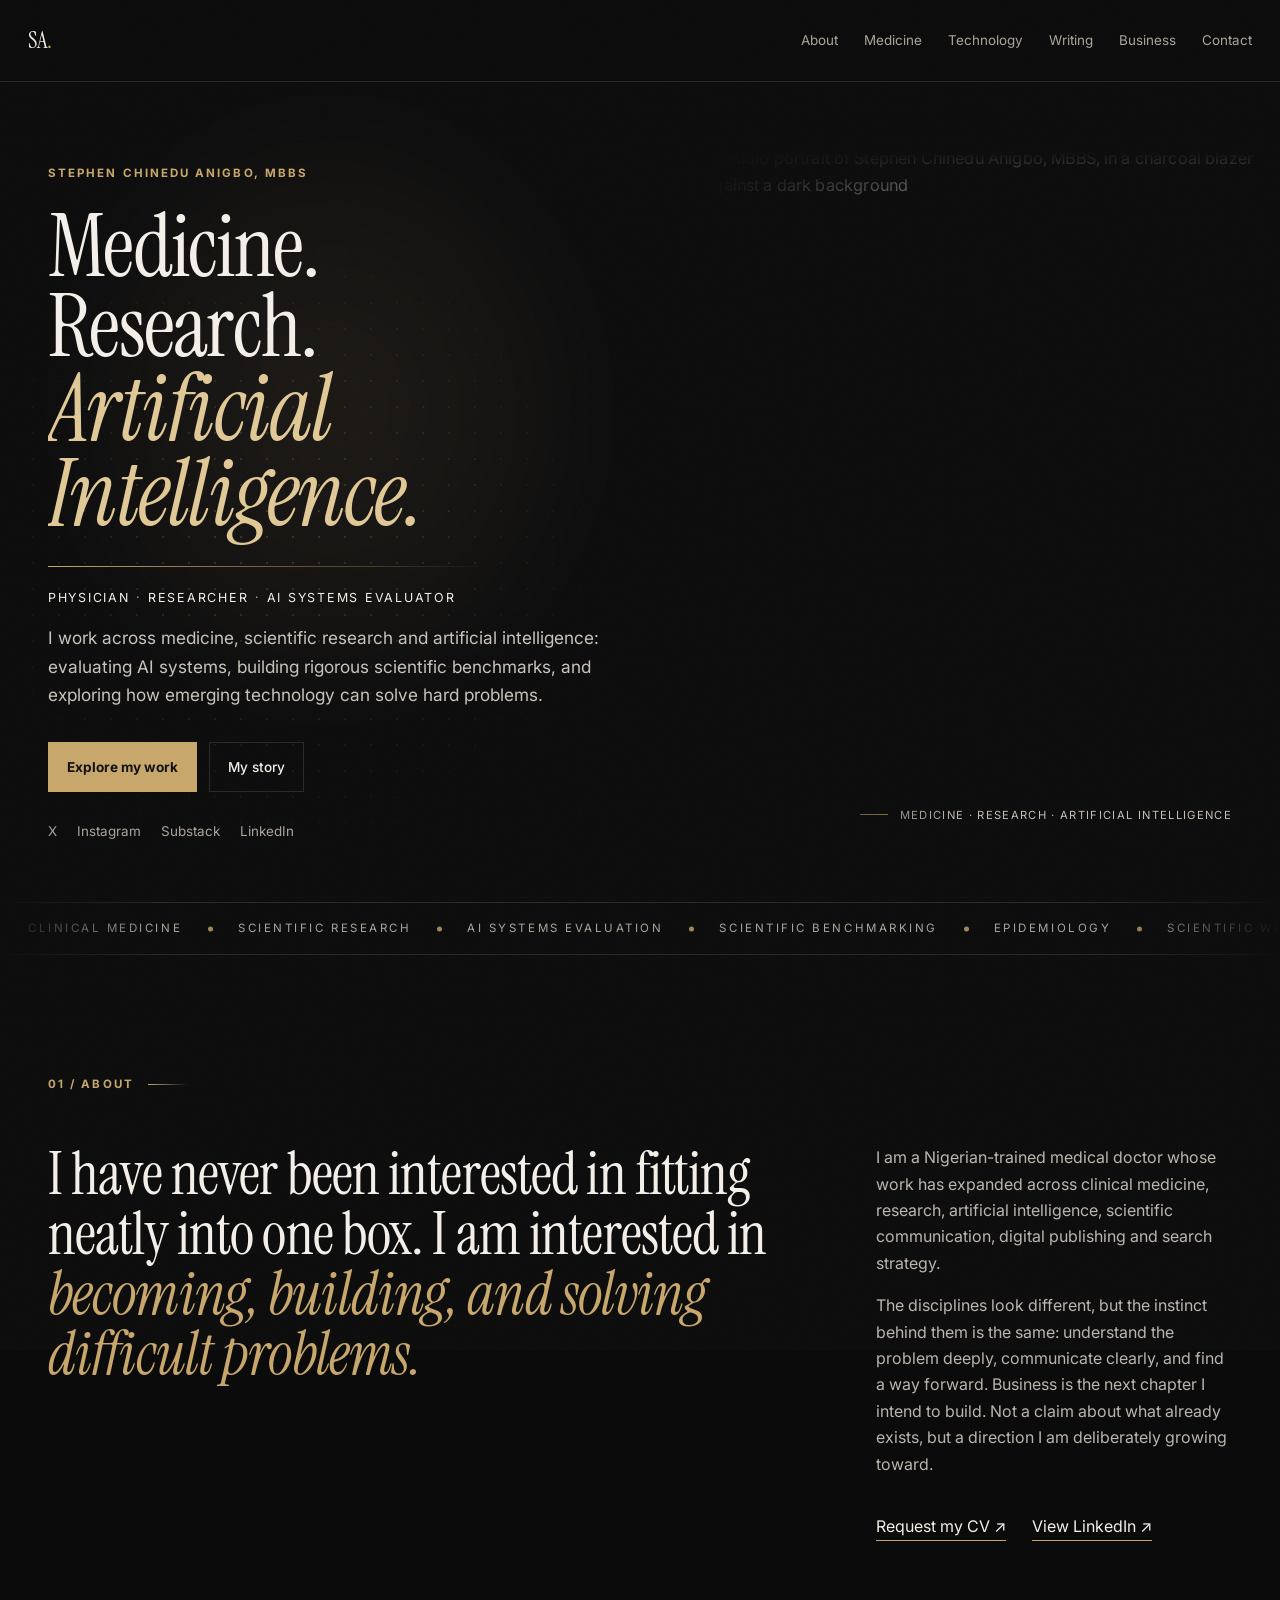
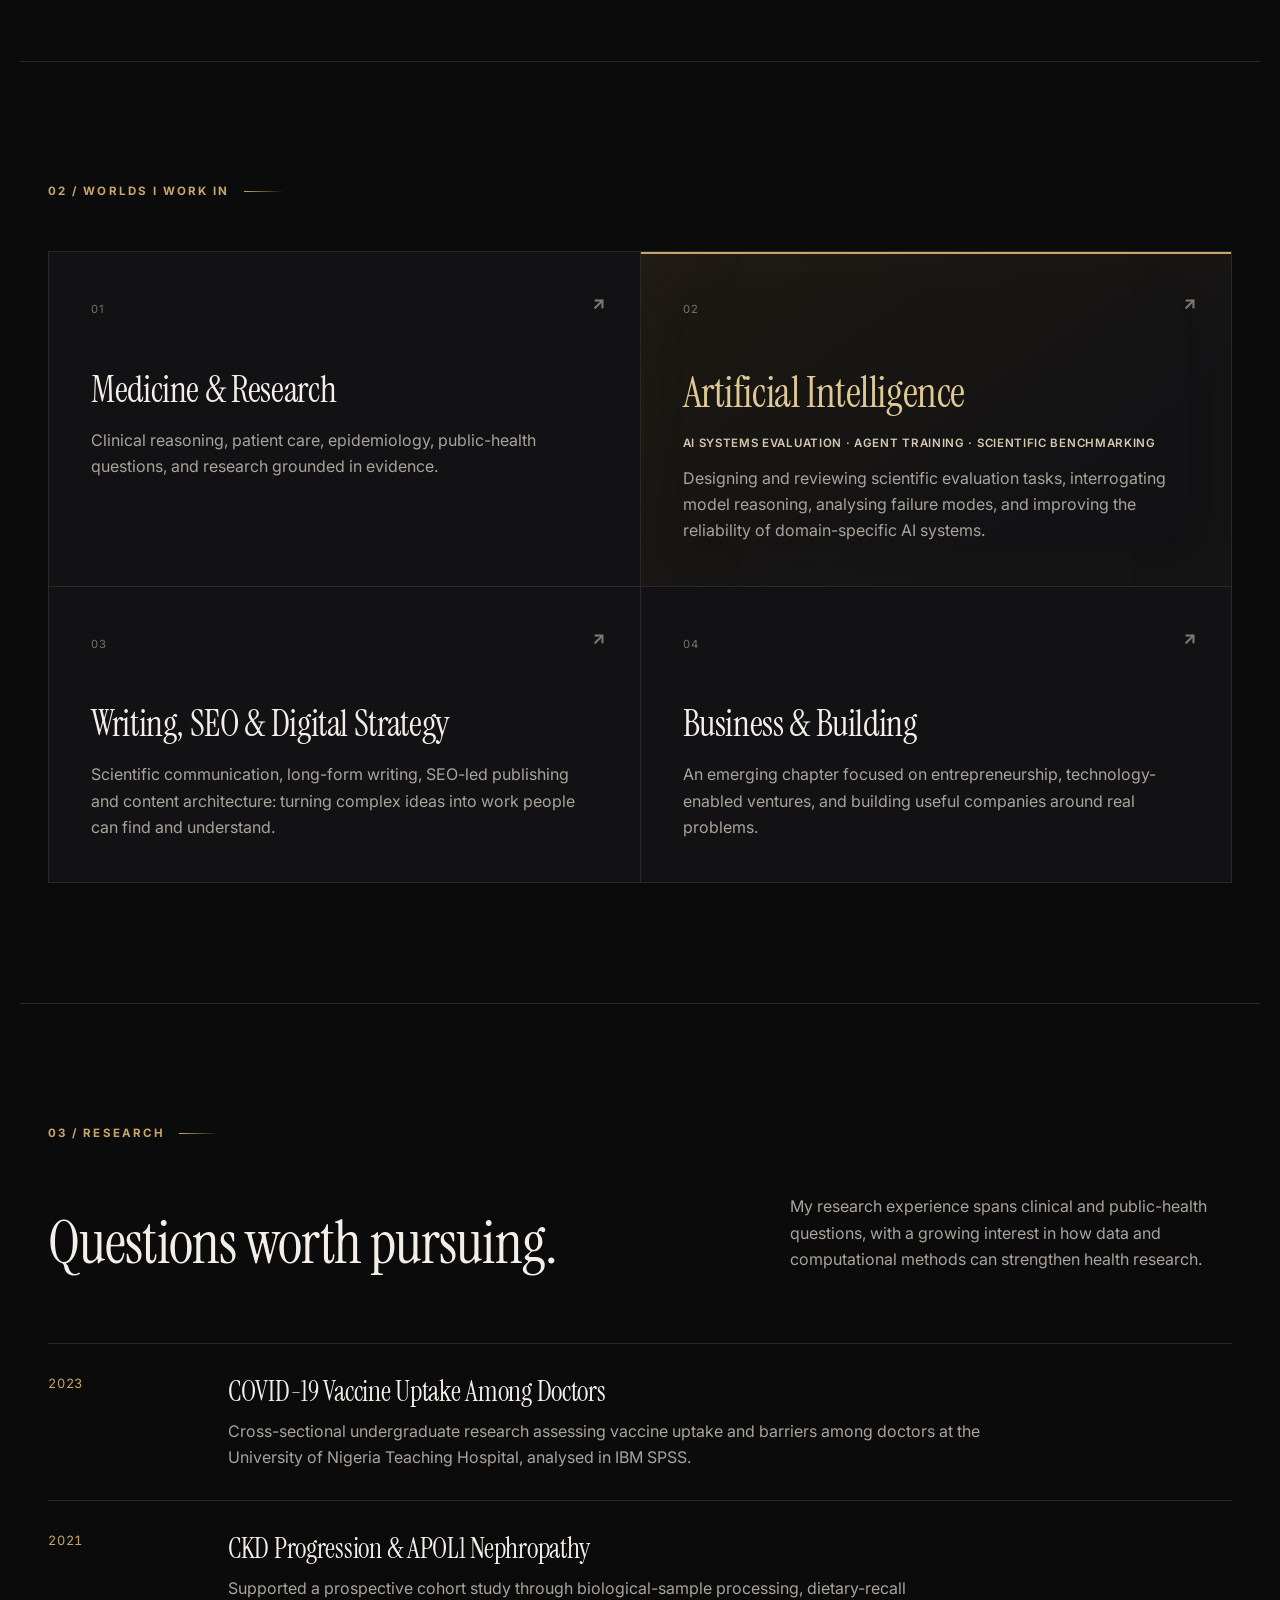
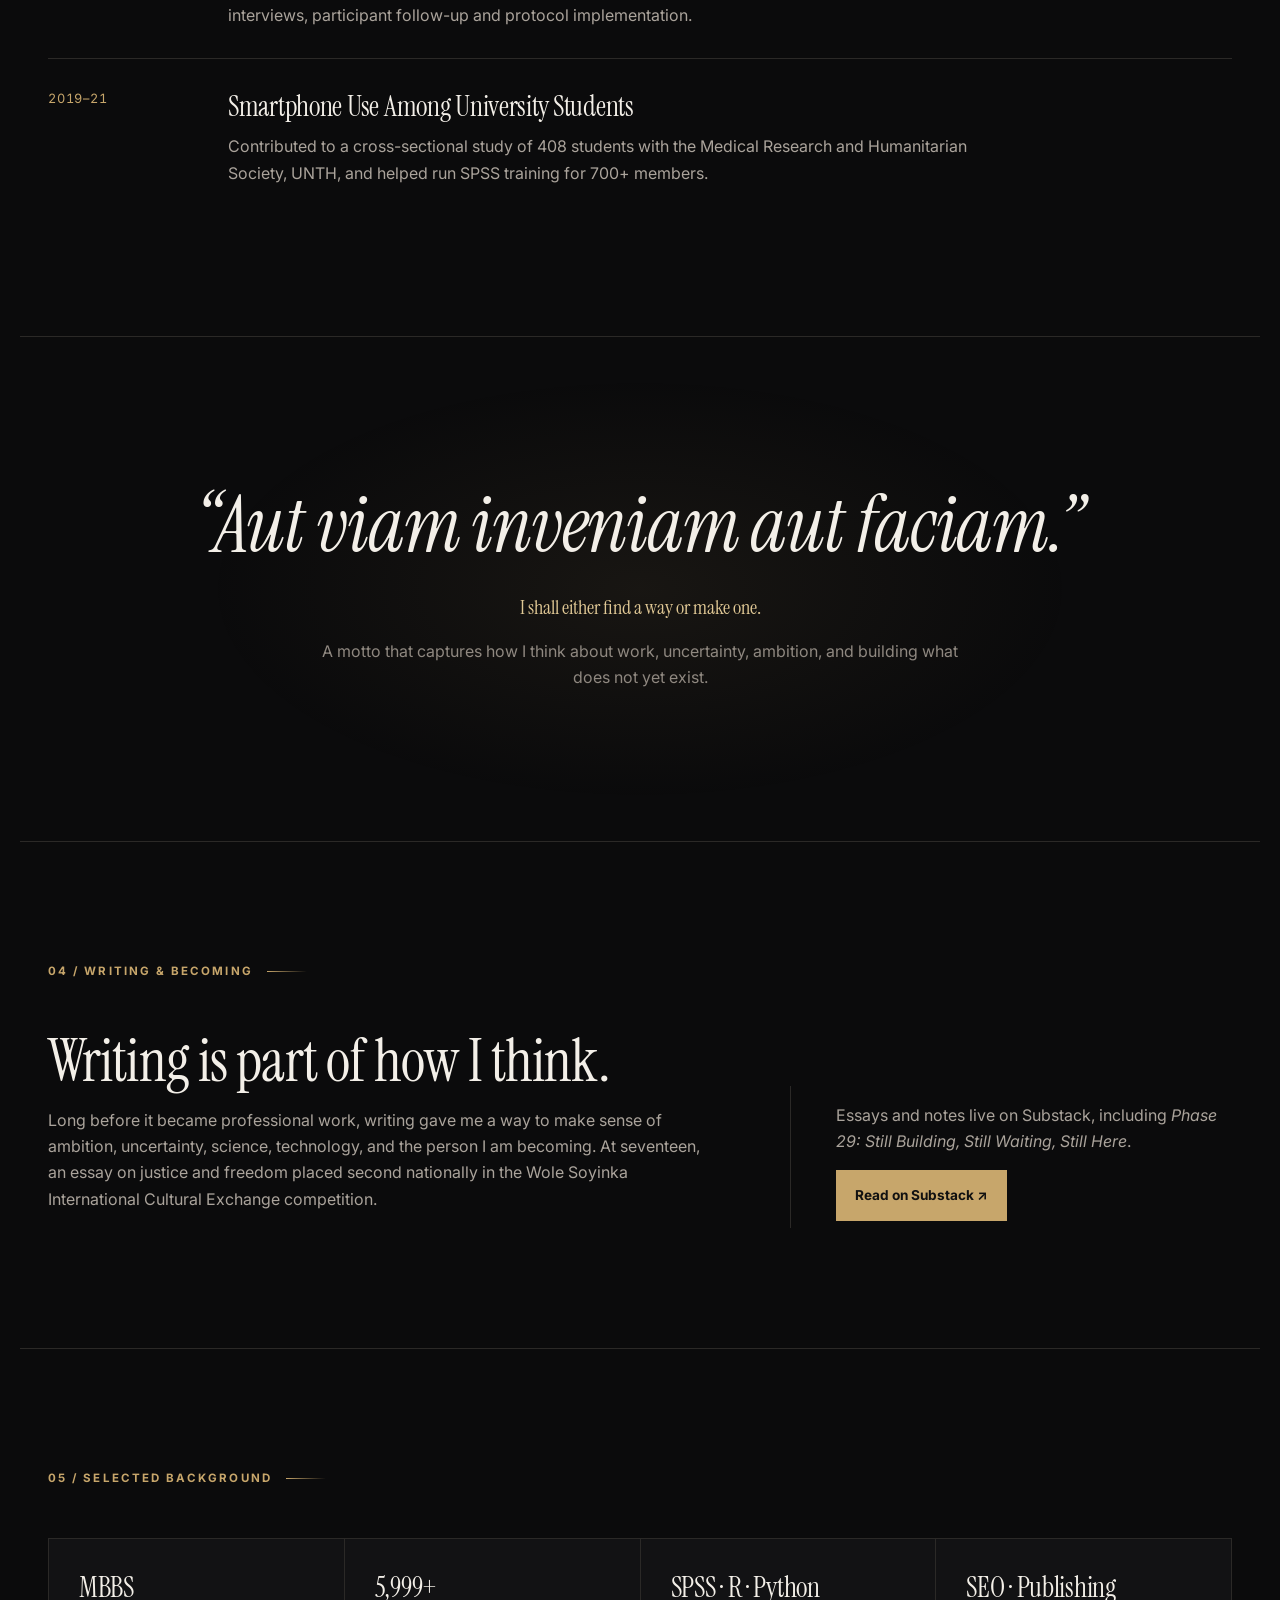
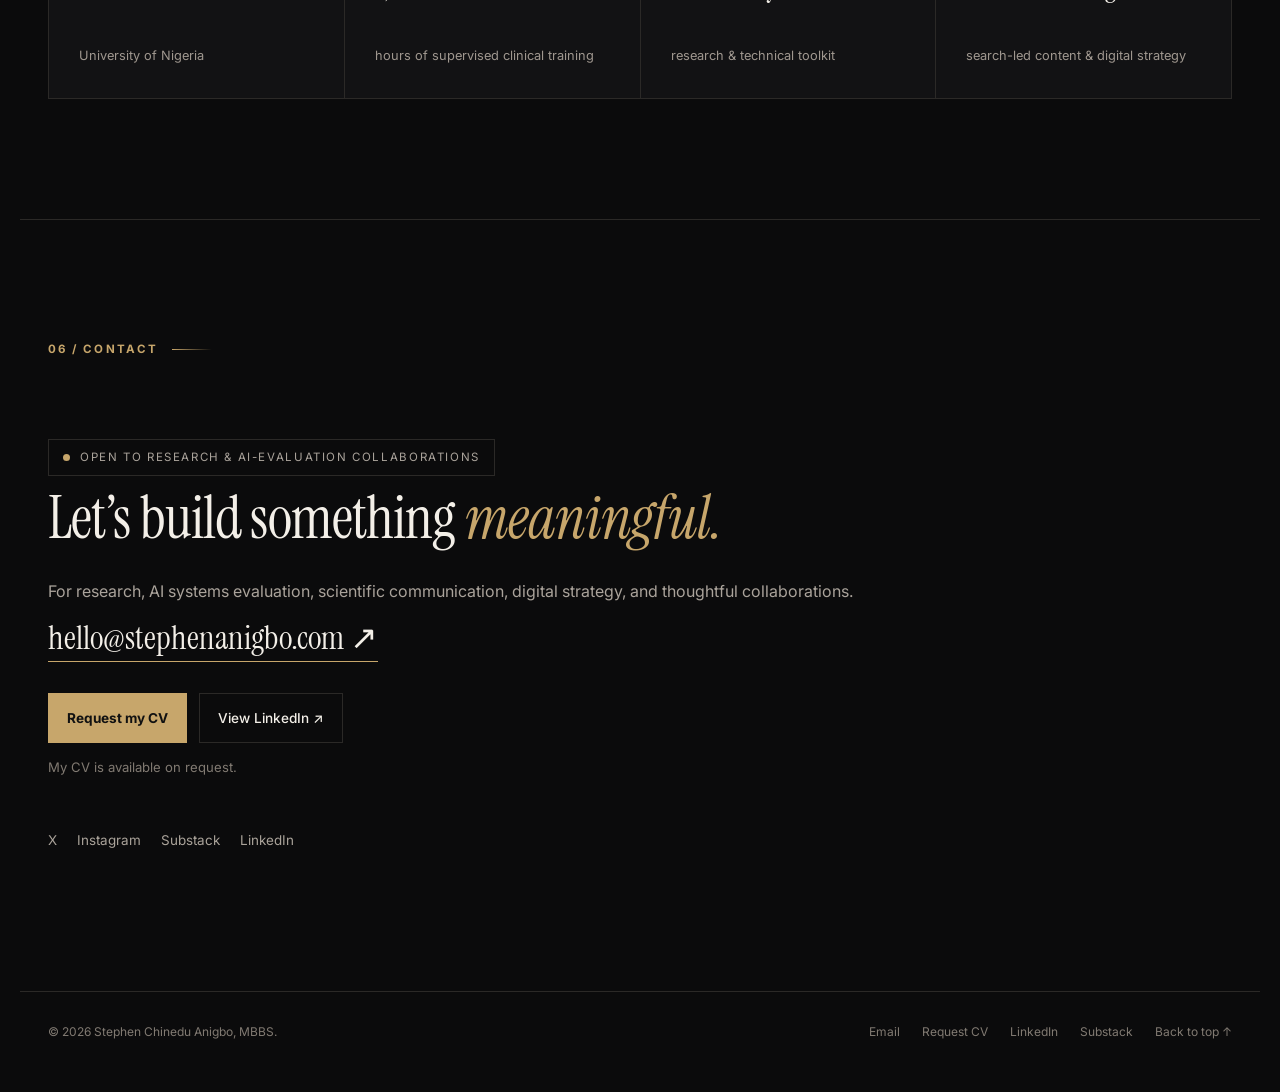
==== index.html @ 340275d8 "Add files via upload Initial launch of stephenanigbo.com" ====
<!doctype html>
<html lang="en">
<head>
<meta charset="utf-8">
<meta name="viewport" content="width=device-width,initial-scale=1">
<title>Stephen Chinedu Anigbo, MBBS | Medicine, Research & Artificial Intelligence</title>
<meta name="description" content="Stephen Chinedu Anigbo, MBBS: physician, researcher and AI systems evaluator working across medicine, scientific research and artificial intelligence.">
<meta name="author" content="Stephen Chinedu Anigbo">
<meta name="theme-color" content="#0b0b0c">
<meta name="robots" content="index,follow,max-image-preview:large,max-snippet:-1,max-video-preview:-1">
<meta name="color-scheme" content="dark">
<link rel="canonical" href="https://stephenanigbo.com/">
<meta property="og:type" content="profile">
<meta property="og:site_name" content="Stephen Chinedu Anigbo">
<meta property="og:title" content="Stephen Chinedu Anigbo, MBBS | Medicine, Research & Artificial Intelligence">
<meta property="og:description" content="Stephen Chinedu Anigbo, MBBS: physician, researcher and AI systems evaluator working across medicine, scientific research and artificial intelligence.">
<meta property="og:url" content="https://stephenanigbo.com/">
<meta property="og:image" content="https://stephenanigbo.com/assets/og-image.jpg">
<meta property="og:image:width" content="1200">
<meta property="og:image:height" content="630">
<meta property="og:image:alt" content="Stephen Chinedu Anigbo: Medicine, Research, Artificial Intelligence">
<meta name="twitter:card" content="summary_large_image">
<meta name="twitter:site" content="@stephenanigbo">
<meta name="twitter:title" content="Stephen Chinedu Anigbo, MBBS | Medicine, Research & Artificial Intelligence">
<meta name="twitter:description" content="Stephen Chinedu Anigbo, MBBS: physician, researcher and AI systems evaluator working across medicine, scientific research and artificial intelligence.">
<meta name="twitter:image" content="https://stephenanigbo.com/assets/og-image.jpg">
<link rel="icon" href="favicon.svg" type="image/svg+xml">
<link rel="icon" href="assets/favicon-32.png" sizes="32x32" type="image/png">
<link rel="apple-touch-icon" href="assets/apple-touch-icon.png">
<link rel="preconnect" href="https://fonts.googleapis.com">
<link rel="preconnect" href="https://fonts.gstatic.com" crossorigin>
<link href="https://fonts.googleapis.com/css2?family=Inter:wght@400;500;600;700&family=Instrument+Serif:ital@0;1&display=swap" rel="stylesheet">
<link rel="alternate" type="text/plain" href="https://stephenanigbo.com/llms.txt" title="Machine-readable summary (llms.txt)">
<link rel="alternate" type="text/markdown" href="https://stephenanigbo.com/llms-full.txt" title="Full site content for language models">
<link rel="manifest" href="site.webmanifest">
<link rel="stylesheet" href="styles.css">
<script>document.documentElement.classList.add('js')</script>
<link rel="preload" as="image" href="assets/stephen-anigbo-portrait.webp" type="image/webp">
<script type="application/ld+json">{"@context": "https://schema.org", "@graph": [{"@type": "WebSite", "@id": "https://stephenanigbo.com/#website", "url": "https://stephenanigbo.com/", "name": "Stephen Chinedu Anigbo", "description": "Personal website of Stephen Chinedu Anigbo, MBBS: physician, researcher and AI systems evaluator.", "inLanguage": "en", "publisher": {"@id": "https://stephenanigbo.com/#person"}}, {"@type": "Person", "@id": "https://stephenanigbo.com/#person", "name": "Stephen Chinedu Anigbo", "givenName": "Stephen", "additionalName": "Chinedu", "familyName": "Anigbo", "honorificSuffix": "MBBS", "url": "https://stephenanigbo.com/", "image": {"@type": "ImageObject", "url": "https://stephenanigbo.com/assets/stephen-anigbo-portrait.jpg", "width": 1060, "height": 1240}, "email": "mailto:hello@stephenanigbo.com", "description": "Nigerian-trained medical doctor, researcher and AI systems evaluator working across clinical medicine, scientific research, artificial intelligence, scientific communication, SEO and digital strategy.", "jobTitle": ["Medical Doctor", "Researcher", "AI Systems Evaluator"], "hasOccupation": [{"@type": "Occupation", "name": "AI Systems Evaluator (Scientific Benchmarking)", "description": "Evaluates advanced AI systems on scientific reasoning: benchmark design, reference solutions, failure-mode analysis and quality assurance.", "occupationLocation": {"@type": "Place", "name": "Remote"}}, {"@type": "Occupation", "name": "Medical Doctor", "description": "Primary, preventive and emergency care; clinical reasoning and research."}], "alumniOf": {"@type": "CollegeOrUniversity", "name": "University of Nigeria, Nsukka", "sameAs": "https://www.unn.edu.ng/"}, "award": "2nd place, Wole Soyinka International Cultural Exchange Essay Competition (2015)", "nationality": {"@type": "Country", "name": "Nigeria"}, "knowsLanguage": "en", "knowsAbout": ["Medicine", "Clinical Research", "Artificial Intelligence", "AI Systems Evaluation", "Scientific Benchmarking", "Scientific Computing", "Epidemiology", "Public Health", "SEO", "Scientific Writing", "Digital Strategy"], "sameAs": ["https://linkedin.com/in/stephen-anigbo-7b8627141", "https://x.com/stephenanigbo", "https://www.instagram.com/_stepheen", "https://open.substack.com/pub/stephenanigbo"]}, {"@type": "ProfilePage", "@id": "https://stephenanigbo.com/#page", "url": "https://stephenanigbo.com/", "name": "Stephen Chinedu Anigbo, MBBS | Medicine, Research & Artificial Intelligence", "isPartOf": {"@id": "https://stephenanigbo.com/#website"}, "mainEntity": {"@id": "https://stephenanigbo.com/#person"}, "dateModified": "2026-10-06", "primaryImageOfPage": "https://stephenanigbo.com/assets/og-image.jpg", "inLanguage": "en"}]}</script>
</head>
<body>
<a class="skip" href="#main">Skip to content</a>
<div class="progress" aria-hidden="true"></div>
<header class="site-header" id="top">
  <a class="brand" href="index.html" aria-label="Stephen Chinedu Anigbo, home">SA<span>.</span></a>
  <button class="menu" aria-expanded="false" aria-controls="nav">Menu</button>
  <nav id="nav" aria-label="Main"><a href="index.html#about">About</a><a href="medicine.html">Medicine</a><a href="technology.html">Technology</a><a href="writing.html">Writing</a><a href="business.html">Business</a><a href="index.html#contact">Contact</a></nav>
</header>
<main id="main">
<section class="hero">
  <div class="hero-copy">
    <p class="eyebrow">Stephen Chinedu Anigbo, MBBS</p>
    <h1><span class="line"><span>Medicine.</span></span><span class="line"><span>Research.</span></span><span class="line"><span class="ai-hero">Artificial Intelligence.</span></span></h1>
    <span class="ai-rule" aria-hidden="true"></span>
    <p class="hero-role" style="margin-top:22px">Physician<i>&middot;</i>Researcher<i>&middot;</i>AI Systems Evaluator</p>
    <p class="lede">I work across medicine, scientific research and artificial intelligence: evaluating AI systems, building rigorous scientific benchmarks, and exploring how emerging technology can solve hard problems.</p>
    <div class="actions"><a class="btn primary" href="#work">Explore my work</a><a class="btn ghost" href="#about">My story</a></div>
    <div class="socials"><a href="https://x.com/stephenanigbo" target="_blank" rel="noopener">X</a><a href="https://www.instagram.com/_stepheen" target="_blank" rel="noopener">Instagram</a><a href="https://open.substack.com/pub/stephenanigbo" target="_blank" rel="noopener">Substack</a><a href="https://linkedin.com/in/stephen-anigbo-7b8627141" target="_blank" rel="noopener">LinkedIn</a></div>
  </div>
  <figure class="portrait-wrap">
    <picture>
      <source srcset="assets/stephen-anigbo-portrait.webp" type="image/webp">
      <img src="assets/stephen-anigbo-portrait.jpg" alt="Studio portrait of Stephen Chinedu Anigbo, MBBS, in a charcoal blazer against a dark background" width="1060" height="1240" fetchpriority="high" decoding="async">
    </picture>
    <span class="scan" aria-hidden="true"></span>
    <figcaption>Medicine &middot; Research &middot; Artificial Intelligence</figcaption>
  </figure>
</section>

<div class="ticker" aria-label="Areas of work">
  <div class="ticker-track">
    <ul><li>Clinical Medicine</li><li>Scientific Research</li><li>AI Systems Evaluation</li><li>Scientific Benchmarking</li><li>Epidemiology</li><li>Scientific Writing</li><li>SEO &amp; Digital Strategy</li><li>Building</li></ul>
    <ul aria-hidden="true"><li>Clinical Medicine</li><li>Scientific Research</li><li>AI Systems Evaluation</li><li>Scientific Benchmarking</li><li>Epidemiology</li><li>Scientific Writing</li><li>SEO &amp; Digital Strategy</li><li>Building</li></ul>
  </div>
</div>

<section class="intro section" id="about">
  <div class="section-kicker reveal">01 / About</div>
  <div class="intro-grid">
    <h2 class="reveal">I have never been interested in fitting neatly into one box. I am interested in <em>becoming, building, and solving difficult problems.</em></h2>
    <div class="prose reveal" style="--d:2">
      <p>I am a Nigerian-trained medical doctor whose work has expanded across clinical medicine, research, artificial intelligence, scientific communication, digital publishing and search strategy.</p>
      <p>The disciplines look different, but the instinct behind them is the same: understand the problem deeply, communicate clearly, and find a way forward. Business is the next chapter I intend to build. Not a claim about what already exists, but a direction I am deliberately growing toward.</p>
      <span class="link-row"><a class="text-link" href="mailto:hello@stephenanigbo.com?subject=CV%20request&amp;body=Hi%20Stephen%2C%0A%0AI%27d%20like%20to%20request%20a%20copy%20of%20your%20CV.%0A%0AName%3A%0AOrganisation%3A%0APurpose%3A%0A">Request my CV &#8599;</a><a class="text-link" href="https://linkedin.com/in/stephen-anigbo-7b8627141" target="_blank" rel="noopener">View LinkedIn &#8599;</a></span>
    </div>
  </div>
</section>

<section class="work section" id="work">
  <div class="section-kicker reveal">02 / Worlds I work in</div>
  <div class="cards">
    <a class="card reveal" style="--d:0" href="medicine.html"><span>01</span><b class="go" aria-hidden="true">&#8599;</b><h3>Medicine &amp; Research</h3><p>Clinical reasoning, patient care, epidemiology, public-health questions, and research grounded in evidence.</p></a>
    <a class="card accent reveal" style="--d:1" href="technology.html"><span>02</span><b class="go" aria-hidden="true">&#8599;</b><h3>Artificial Intelligence</h3><p><strong>AI Systems Evaluation &middot; Agent Training &middot; Scientific Benchmarking</strong>Designing and reviewing scientific evaluation tasks, interrogating model reasoning, analysing failure modes, and improving the reliability of domain-specific AI systems.</p></a>
    <a class="card reveal" style="--d:2" href="writing.html"><span>03</span><b class="go" aria-hidden="true">&#8599;</b><h3>Writing, SEO &amp; Digital Strategy</h3><p>Scientific communication, long-form writing, SEO-led publishing and content architecture: turning complex ideas into work people can find and understand.</p></a>
    <a class="card reveal" style="--d:3" href="business.html"><span>04</span><b class="go" aria-hidden="true">&#8599;</b><h3>Business &amp; Building</h3><p>An emerging chapter focused on entrepreneurship, technology-enabled ventures, and building useful companies around real problems.</p></a>
  </div>
</section>

<section class="research section" id="research">
  <div class="section-kicker reveal">03 / Research</div>
  <div class="research-head"><h2 class="reveal">Questions worth pursuing.</h2><p class="reveal" style="--d:1">My research experience spans clinical and public-health questions, with a growing interest in how data and computational methods can strengthen health research.</p></div>
  <div class="timeline">
    <article class="reveal"><div class="year"><time datetime="2023">2023</time></div><div><h3>COVID-19 Vaccine Uptake Among Doctors</h3><p>Cross-sectional undergraduate research assessing vaccine uptake and barriers among doctors at the University of Nigeria Teaching Hospital, analysed in IBM SPSS.</p></div></article>
    <article class="reveal"><div class="year"><time datetime="2021">2021</time></div><div><h3>CKD Progression &amp; APOL1 Nephropathy</h3><p>Supported a prospective cohort study through biological-sample processing, dietary-recall interviews, participant follow-up and protocol implementation.</p></div></article>
    <article class="reveal"><div class="year"><time datetime="2019">2019</time>&ndash;<time datetime="2021">21</time></div><div><h3>Smartphone Use Among University Students</h3><p>Contributed to a cross-sectional study of 408 students with the Medical Research and Humanitarian Society, UNTH, and helped run SPSS training for 700+ members.</p></div></article>
  </div>
</section>

<section class="statement section">
  <p class="quote reveal">&ldquo;Aut viam inveniam aut faciam.&rdquo;</p>
  <p class="quote-translation reveal" style="--d:1">I shall either find a way or make one.</p>
  <p class="quote-note reveal" style="--d:2">A motto that captures how I think about work, uncertainty, ambition, and building what does not yet exist.</p>
</section>

<section class="writing section" id="writing">
  <div class="section-kicker reveal">04 / Writing &amp; becoming</div>
  <div class="writing-grid">
    <div class="reveal"><h2>Writing is part of how I think.</h2><p>Long before it became professional work, writing gave me a way to make sense of ambition, uncertainty, science, technology, and the person I am becoming. At seventeen, an essay on justice and freedom placed second nationally in the Wole Soyinka International Cultural Exchange competition.</p></div>
    <div class="writing-cta reveal" style="--d:1"><p>Essays and notes live on Substack, including <em>Phase 29: Still Building, Still Waiting, Still Here</em>.</p><a class="btn primary" href="https://open.substack.com/pub/stephenanigbo" target="_blank" rel="noopener">Read on Substack &#8599;</a></div>
  </div>
</section>

<section class="credentials section" id="background">
  <div class="section-kicker reveal">05 / Selected background</div>
  <div class="facts">
    <div class="reveal" style="--d:0"><strong>MBBS</strong><span>University of Nigeria</span></div>
    <div class="reveal" style="--d:1"><strong data-count="6000" data-suffix="+">6,000+</strong><span>hours of supervised clinical training</span></div>
    <div class="reveal" style="--d:2"><strong>SPSS &middot; R &middot; Python</strong><span>research &amp; technical toolkit</span></div>
    <div class="reveal" style="--d:3"><strong>SEO &middot; Publishing</strong><span>search-led content &amp; digital strategy</span></div>
  </div>
</section>

<section class="contact section" id="contact">
  <div class="section-kicker reveal">06 / Contact</div>
  <p class="status reveal"><i aria-hidden="true"></i>Open to research &amp; AI-evaluation collaborations</p>
  <h2 class="reveal">Let&rsquo;s build something <em>meaningful.</em></h2>
  <p class="reveal">For research, AI systems evaluation, scientific communication, digital strategy, and thoughtful collaborations.</p>
  <a class="email reveal" href="mailto:hello@stephenanigbo.com">hello@stephenanigbo.com &#8599;</a>
  <div class="actions reveal"><a class="btn primary" href="mailto:hello@stephenanigbo.com?subject=CV%20request&amp;body=Hi%20Stephen%2C%0A%0AI%27d%20like%20to%20request%20a%20copy%20of%20your%20CV.%0A%0AName%3A%0AOrganisation%3A%0APurpose%3A%0A">Request my CV</a><a class="btn ghost" href="https://linkedin.com/in/stephen-anigbo-7b8627141" target="_blank" rel="noopener">View LinkedIn &#8599;</a></div>
  <p class="cv-note reveal">My CV is available on request.</p>
  <div class="footer-socials reveal"><a href="https://x.com/stephenanigbo" target="_blank" rel="noopener">X</a><a href="https://www.instagram.com/_stepheen" target="_blank" rel="noopener">Instagram</a><a href="https://open.substack.com/pub/stephenanigbo" target="_blank" rel="noopener">Substack</a><a href="https://linkedin.com/in/stephen-anigbo-7b8627141" target="_blank" rel="noopener">LinkedIn</a></div>
</section>
</main>
<footer>
  <span>&copy; <span id="year"></span> Stephen Chinedu Anigbo, MBBS.</span>
  <span class="foot-links"><a href="mailto:hello@stephenanigbo.com">Email</a><a href="mailto:hello@stephenanigbo.com?subject=CV%20request&amp;body=Hi%20Stephen%2C%0A%0AI%27d%20like%20to%20request%20a%20copy%20of%20your%20CV.%0A%0AName%3A%0AOrganisation%3A%0APurpose%3A%0A">Request CV</a><a href="https://linkedin.com/in/stephen-anigbo-7b8627141" target="_blank" rel="noopener">LinkedIn</a><a href="https://open.substack.com/pub/stephenanigbo" target="_blank" rel="noopener">Substack</a><a href="#top">Back to top &uarr;</a></span>
</footer>
<script src="script.js"></script>
</body>
</html>
---- styles.css ----
/* stephenanigbo.com v6 */
:root{
  --bg:#0b0b0c; --panel:#121214; --panel2:#181719;
  --text:#f3efe8; --body:#bbb4ac; --muted:#aaa39a; --dim:#817a72; --line:#2b2927;
  --accent:#c7a66b; --accent2:#e0c895; --glint:#fff4da;
  --accent-rgb:199,166,107;
  --serif:"Instrument Serif",Georgia,"Times New Roman",serif;
  --sans:Inter,ui-sans-serif,-apple-system,BlinkMacSystemFont,"Segoe UI",sans-serif;
  --ease:cubic-bezier(.2,.7,.1,1);
  --ease-out:cubic-bezier(.16,1,.3,1);
  --max:1240px;
  --header-h:82px;
}
*{box-sizing:border-box}
html{scroll-behavior:smooth;scroll-padding-top:calc(var(--header-h) + 12px)}
body{margin:0;background:var(--bg);color:var(--text);font-family:var(--sans);line-height:1.65;-webkit-font-smoothing:antialiased;overflow-x:hidden}
a{color:inherit}
img{max-width:100%;display:block}
::selection{background:var(--accent);color:#111}
:focus-visible{outline:1px solid var(--accent);outline-offset:3px}
.skip{position:absolute;left:-9999px}
.skip:focus{left:1rem;top:1rem;z-index:99;background:#fff;color:#000;padding:.6rem 1rem}
[id]{scroll-margin-top:calc(var(--header-h) + 12px)}

/* fine film grain over everything: keeps large dark areas from looking flat */
body::after{
  content:"";position:fixed;inset:-50%;z-index:90;pointer-events:none;opacity:.045;
  background-image:url("data:image/svg+xml;utf8,<svg xmlns='http://www.w3.org/2000/svg' width='220' height='220'><filter id='n'><feTurbulence type='fractalNoise' baseFrequency='.9' numOctaves='2' stitchTiles='stitch'/><feColorMatrix values='0 0 0 0 1 0 0 0 0 1 0 0 0 0 1 0 0 0 .6 0'/></filter><rect width='100%' height='100%' filter='url(%23n)'/></svg>");
  background-size:220px 220px;mix-blend-mode:overlay}

/* reading-progress hairline */
.progress{position:fixed;left:0;top:0;height:2px;width:100%;z-index:95;pointer-events:none;
  background:linear-gradient(90deg,var(--accent),var(--accent2));transform:scaleX(var(--p,0));transform-origin:left;
  box-shadow:0 0 12px rgba(var(--accent-rgb),.45)}

/* ---------- Header ---------- */
.site-header{position:sticky;top:0;z-index:20;height:var(--header-h);display:flex;align-items:center;justify-content:space-between;
  padding:0 max(28px,calc((100% - var(--max))/2));border-bottom:1px solid var(--line);
  background:rgba(11,11,12,.55);-webkit-backdrop-filter:blur(14px) saturate(140%);backdrop-filter:blur(14px) saturate(140%);
  transition:transform .5s var(--ease),background .4s,border-color .4s}
.site-header.hidden{transform:translateY(-100%)}
.site-header.scrolled{background:rgba(11,11,12,.78)}
.brand{font:400 1.45rem var(--serif);text-decoration:none;letter-spacing:-.02em;line-height:1}
.brand span{color:var(--accent)}
nav#nav{display:flex;gap:26px}
nav#nav a{color:var(--muted);text-decoration:none;font-size:.84rem;position:relative;padding:4px 0;transition:color .25s}
nav#nav a::after{content:"";position:absolute;left:0;right:0;bottom:-2px;height:1px;background:var(--accent);transform:scaleX(0);transform-origin:left;transition:transform .35s var(--ease)}
nav#nav a:hover,nav#nav a[aria-current="page"]{color:var(--text)}
nav#nav a:hover::after,nav#nav a[aria-current="page"]::after{transform:scaleX(1)}
.menu{display:none;background:none;border:1px solid var(--line);color:var(--text);padding:.5rem .8rem;font:inherit;font-size:.85rem;cursor:pointer;transition:border-color .2s}
.menu:hover{border-color:var(--accent)}

/* ---------- Buttons & links ---------- */
.btn{display:inline-block;position:relative;overflow:hidden;padding:13px 18px;border:1px solid var(--line);text-decoration:none;font-size:.85rem;font-weight:500;
  transition:transform .25s var(--ease),border-color .25s,background .25s,color .25s;isolation:isolate}
.btn:hover{transform:translateY(-2px)}
.primary{background:var(--accent);color:#111;border-color:var(--accent);font-weight:700}
.primary::before{content:"";position:absolute;inset:0;z-index:-1;background:linear-gradient(110deg,transparent 30%,rgba(255,255,255,.45) 50%,transparent 70%);transform:translateX(-120%);transition:transform .7s var(--ease)}
.primary:hover{background:var(--accent2);border-color:var(--accent2)}
.primary:hover::before{transform:translateX(120%)}
.ghost:hover{border-color:var(--accent);box-shadow:0 0 0 1px rgba(var(--accent-rgb),.15),0 8px 30px -12px rgba(var(--accent-rgb),.35)}
.text-link{display:inline-block;margin-top:20px;color:var(--text);text-decoration:none;position:relative;padding-bottom:2px;
  background:linear-gradient(var(--accent),var(--accent)) no-repeat left bottom/100% 1px;transition:color .2s,background-size .35s var(--ease)}
.text-link:hover{color:var(--accent2);background-size:30% 1px}
.socials,.footer-socials{display:flex;flex-wrap:wrap;gap:20px}
.socials a,.footer-socials a{color:var(--muted);text-decoration:none;font-size:.84rem;transition:color .2s,transform .25s var(--ease);display:inline-block}
.socials a:hover,.footer-socials a:hover{color:var(--accent2);transform:translateY(-1px)}

/* ---------- Hero ---------- */
.hero{min-height:calc(100vh - var(--header-h));max-width:var(--max);margin:auto;padding:70px 28px 60px;display:grid;grid-template-columns:1.08fr .92fr;gap:50px;align-items:center;position:relative;isolation:isolate}
/* faint computational dot-field behind the headline */
.hero::before{
  content:"";position:absolute;inset:0 40% 0 0;z-index:-1;pointer-events:none;
  background-image:radial-gradient(circle,rgba(var(--accent-rgb),.22) 1px,transparent 1.6px);
  background-size:26px 26px;
  -webkit-mask-image:radial-gradient(ellipse 60% 55% at 35% 55%,#000 0%,transparent 75%);
          mask-image:radial-gradient(ellipse 60% 55% at 35% 55%,#000 0%,transparent 75%);
  opacity:.55;
}
/* slow warm aura that drifts behind the whole hero */
.hero::after{
  content:"";position:absolute;z-index:-2;pointer-events:none;left:-10%;top:-20%;width:70%;height:120%;
  background:radial-gradient(closest-side,rgba(var(--accent-rgb),.10),transparent 70%);
  filter:blur(40px);opacity:.9}
.hero-copy{position:relative;z-index:3}
.eyebrow,.section-kicker{font-size:.72rem;letter-spacing:.18em;text-transform:uppercase;color:var(--accent);font-weight:700}
.hero h1{font-family:var(--serif);font-size:clamp(3.9rem,6.8vw,7.4rem);line-height:.92;letter-spacing:-.02em;margin:24px 0 30px;font-weight:400}
.hero h1 .line{display:block;overflow:hidden;padding:0 .14em .3em 0;margin-bottom:-.3em}
.hero h1 .line>span{display:inline-block}
.ai-hero{position:relative;font-style:italic;font-weight:400;font-size:1.06em;padding:0 .1em .24em 0;margin-bottom:-.24em;
  color:var(--accent2);
  background:linear-gradient(100deg,var(--accent2) 0%,var(--accent2) 42%,var(--glint) 50%,var(--accent2) 58%,var(--accent2) 100%);
  background-size:260% 100%;background-position:100% 0;
  -webkit-background-clip:text;background-clip:text;-webkit-text-fill-color:transparent}
.ai-rule{display:block;width:min(72%,520px);height:1px;margin:-.05em 0 0;background:linear-gradient(90deg,var(--accent),transparent);transform-origin:left}
.hero-role{margin:0 0 16px;color:var(--text);font-size:.78rem;line-height:1.5;letter-spacing:.14em;text-transform:uppercase}
.hero-role i{font-style:normal;color:var(--accent);padding:0 .5em}
.lede{max-width:640px;color:#c8c2ba;font-size:1.08rem;margin:0}
.actions{display:flex;flex-wrap:wrap;gap:12px;margin:32px 0 28px}

.portrait-wrap{margin:0;position:relative;align-self:stretch;min-height:640px;overflow:hidden;z-index:1;
  /* run the photo off the right edge of the screen, like the share image */
  margin-right:calc(-1 * max(28px, (100vw - var(--max)) / 2 + 28px))}
.portrait-wrap picture,.portrait-wrap img{width:100%;height:100%}
.portrait-wrap img{position:absolute;inset:0;object-fit:cover;object-position:50% 18%;transform:translate3d(var(--px,0),var(--py,0),0) scale(1.02);will-change:transform;transition:transform .9s var(--ease-out)}
/* feathered with masks rather than painted-over gradients, so the edges dissolve into whatever is behind them */
.portrait-wrap{-webkit-mask-image:linear-gradient(90deg,transparent 0%,rgba(0,0,0,.4) 18%,#000 45%);mask-image:linear-gradient(90deg,transparent 0%,rgba(0,0,0,.4) 18%,#000 45%)}
.portrait-wrap picture{display:block;-webkit-mask-image:linear-gradient(180deg,transparent 0%,#000 12%,#000 70%,transparent 100%);mask-image:linear-gradient(180deg,transparent 0%,#000 12%,#000 70%,transparent 100%)}
/* gold scan line: runs once over the portrait on load */
.portrait-wrap .scan{position:absolute;left:0;right:0;top:0;height:1px;z-index:3;pointer-events:none;opacity:0;
  background:linear-gradient(90deg,transparent,var(--accent2) 30%,var(--glint) 50%,var(--accent2) 70%,transparent);
  box-shadow:0 0 18px 2px rgba(224,200,149,.35)}
.portrait-wrap figcaption{position:absolute;right:max(28px,calc((100vw - var(--max)) / 2 + 28px));bottom:18px;z-index:4;font-size:.7rem;color:#c4bcb2;letter-spacing:.12em;text-transform:uppercase;display:flex;align-items:center;gap:12px}
.portrait-wrap figcaption::before{content:"";width:28px;height:1px;background:var(--accent);opacity:.9}

@media (min-width:1600px){.portrait-wrap img{object-position:50% 12%}}

/* ---------- Ticker ---------- */
.ticker{border-top:1px solid var(--line);border-bottom:1px solid var(--line);overflow:hidden;position:relative;
  -webkit-mask-image:linear-gradient(90deg,transparent,#000 12%,#000 88%,transparent);mask-image:linear-gradient(90deg,transparent,#000 12%,#000 88%,transparent)}
.ticker-track{display:flex;width:max-content;padding:16px 0}
.ticker-track ul{display:flex;gap:0;list-style:none;margin:0;padding:0}
.ticker-track li{white-space:nowrap;font-size:.72rem;letter-spacing:.22em;text-transform:uppercase;color:var(--muted);padding:0 28px;position:relative}
.ticker-track li::after{content:"";position:absolute;right:-3px;top:50%;width:5px;height:5px;border-radius:50%;background:var(--accent);transform:translateY(-50%);opacity:.8}
.ticker:hover .ticker-track{animation-play-state:paused}

/* ---------- Sections ---------- */
.section{max-width:var(--max);margin:auto;padding:120px 28px;border-top:1px solid var(--line)}
.ticker + .section{border-top:0}
.section-kicker{margin-bottom:50px;display:flex;align-items:center;gap:14px}
.section-kicker::after{content:"";flex:0 0 40px;height:1px;background:linear-gradient(90deg,var(--accent),transparent);transform-origin:left;transition:transform 1s var(--ease) .3s}
.js .section-kicker::after{transform:scaleX(0)}
.js .section-kicker.visible::after{transform:scaleX(1)}
.intro-grid{display:grid;grid-template-columns:1.35fr .65fr;gap:90px}
.intro h2,.research h2,.writing h2,.contact h2,.page-hero h1{font:400 clamp(2.5rem,4.6vw,5.2rem)/1.02 var(--serif);letter-spacing:-.015em;margin:0}
.intro h2 em,.contact h2 em{font-weight:400;color:var(--accent);font-style:italic}
.prose{color:var(--body);font-size:1rem}
.prose p:first-child{margin-top:0}

.cards{display:grid;grid-template-columns:repeat(2,1fr);gap:1px;background:var(--line);border:1px solid var(--line)}
.card{background:var(--panel);padding:42px;min-height:290px;text-decoration:none;position:relative;overflow:hidden;transition:background .35s}
.card::before{content:"";position:absolute;left:0;right:0;top:0;height:2px;background:var(--accent);transform:scaleX(0);transform-origin:left;transition:transform .5s var(--ease);z-index:2}
/* cursor-following spotlight */
.card::after{content:"";position:absolute;inset:0;pointer-events:none;opacity:0;transition:opacity .45s;
  background:radial-gradient(420px circle at var(--mx,50%) var(--my,50%),rgba(var(--accent-rgb),.11),transparent 55%)}
.card:hover{background:var(--panel2)}
.card:hover::before{transform:scaleX(1)}
.card:hover::after{opacity:1}
.card>*{position:relative;z-index:1}
.card span{font-size:.7rem;color:#777069;letter-spacing:.1em}
.card h3{font:400 2.25rem var(--serif);margin:45px 0 14px;transition:color .25s;letter-spacing:-.01em}
.card p{color:#aaa39b;max-width:520px;margin:0}
.card .go{position:absolute;right:34px;top:36px;color:var(--dim);font-size:1.1rem;transition:transform .35s var(--ease),color .25s}
.card:hover .go{transform:translate(4px,-4px);color:var(--accent2)}
.card:hover h3{color:var(--accent2)}
.card.accent{background:linear-gradient(145deg,#1d1912,#121214 72%);box-shadow:inset 0 0 70px rgba(var(--accent-rgb),.035)}
.card.accent::before{transform:scaleX(1)}
.card.accent h3{font-size:2.6rem;color:var(--accent2)}
.card.accent p strong{display:block;color:#d7c9b1;font-size:.72rem;letter-spacing:.06em;text-transform:uppercase;margin-bottom:12px;font-weight:600}

.research-head{display:grid;grid-template-columns:1.2fr .8fr;gap:80px;align-items:end;margin-bottom:70px}
.research-head p{color:#aaa39b;max-width:520px;margin:0}
.timeline article{display:grid;grid-template-columns:150px 1fr;gap:30px;padding:30px 0;position:relative}
.timeline article::before{content:"";position:absolute;left:0;right:0;top:0;height:1px;background:var(--line);transform-origin:left;transition:transform 1.2s var(--ease)}
.js .timeline article::before{transform:scaleX(0)}
.js .timeline article.visible::before{transform:scaleX(1)}
.timeline .year{color:var(--accent);font-size:.8rem;letter-spacing:.06em;font-variant-numeric:tabular-nums}
.timeline h3{font:400 1.75rem var(--serif);margin:0 0 8px;letter-spacing:-.01em}
.timeline p{color:#aaa39b;max-width:760px;margin:0}

.statement{text-align:center;padding-top:150px;padding-bottom:150px;position:relative;isolation:isolate}
.statement::before{content:"";position:absolute;inset:0;z-index:-1;pointer-events:none;
  background:radial-gradient(ellipse 50% 60% at 50% 50%,rgba(var(--accent-rgb),.07),transparent 70%)}
.quote{font:italic 400 clamp(3rem,6vw,6.4rem)/1 var(--serif);letter-spacing:-.015em;max-width:1080px;margin:0 auto}
.quote .w{display:inline-block}
.quote-translation{font:400 1.25rem var(--serif);color:var(--accent2);margin:30px auto 0}
.quote-note{color:#8f8880;max-width:650px;margin:18px auto 0}

.writing-grid{display:grid;grid-template-columns:1.2fr .8fr;gap:80px;align-items:end}
.writing-grid p{color:#aaa39b}
.writing-cta{border-left:1px solid var(--line);padding-left:45px}

.facts{display:grid;grid-template-columns:repeat(4,1fr);gap:1px;background:var(--line);border:1px solid var(--line)}
.facts div{background:var(--panel);padding:30px;min-height:150px;position:relative;overflow:hidden;transition:background .35s}
.facts div:hover{background:var(--panel2)}
.facts strong{display:block;font:400 1.75rem var(--serif);margin-bottom:35px;font-variant-numeric:tabular-nums;letter-spacing:-.01em}
.facts span{font-size:.8rem;color:#9f978f}

.contact{padding-bottom:140px}
.contact h2{max-width:900px}
.contact>p{color:#aaa39b;margin:30px 0 12px}
.status{display:inline-flex;align-items:center;gap:10px;font-size:.72rem;letter-spacing:.14em;text-transform:uppercase;color:var(--muted);border:1px solid var(--line);padding:8px 14px;margin-bottom:28px}
.status i{width:7px;height:7px;border-radius:50%;background:var(--accent);box-shadow:0 0 0 0 rgba(var(--accent-rgb),.6)}
.email{font:400 clamp(1.4rem,2.6vw,2.3rem) var(--serif);text-decoration:none;position:relative;padding-bottom:3px;
  background:linear-gradient(var(--accent),var(--accent)) no-repeat left bottom/100% 1px;transition:color .2s,background-size .4s var(--ease)}
.email:hover{color:var(--accent2);background-size:40% 1px}
.footer-socials{margin-top:50px}

footer{max-width:var(--max);margin:auto;padding:30px 28px 50px;border-top:1px solid var(--line);display:flex;justify-content:space-between;gap:20px;flex-wrap:wrap;color:var(--dim);font-size:.75rem}
footer a{text-decoration:none;transition:color .2s}
footer a:hover{color:var(--accent2)}
footer .foot-links{display:flex;gap:22px;flex-wrap:wrap}

/* ---------- Inner pages ---------- */
.page-hero{max-width:var(--max);margin:auto;padding:120px 28px 90px;position:relative;isolation:isolate}
.page-hero::before{content:"";position:absolute;inset:0;z-index:-1;pointer-events:none;
  background-image:radial-gradient(circle,rgba(var(--accent-rgb),.2) 1px,transparent 1.6px);background-size:26px 26px;
  -webkit-mask-image:radial-gradient(ellipse 50% 70% at 20% 60%,#000 0%,transparent 72%);
          mask-image:radial-gradient(ellipse 50% 70% at 20% 60%,#000 0%,transparent 72%);opacity:.45}
.page-hero::after{content:"";position:absolute;z-index:-2;pointer-events:none;left:-15%;top:-30%;width:60%;height:160%;
  background:radial-gradient(closest-side,rgba(var(--accent-rgb),.09),transparent 70%);filter:blur(40px)}
.page-hero h1{margin-top:22px;max-width:15ch}
.page-hero h1 em{font-style:italic;color:var(--accent2)}
.page-hero .ai-rule{margin-top:28px;width:min(40%,360px)}
.page-hero .lede{margin-top:30px;max-width:760px}
.page-body{max-width:var(--max);margin:auto;padding:0 28px 100px}
.page-grid{display:grid;grid-template-columns:.7fr 1.3fr;gap:80px;padding:60px 0;border-top:1px solid var(--line)}
.page-grid h2{font:400 2.6rem/1.05 var(--serif);margin:0;letter-spacing:-.01em}
.page-grid p,.page-grid li{color:#b6afa7}
.page-grid p:first-child{margin-top:0}
.page-grid ul{margin:0;padding-left:0;list-style:none}
.page-grid li{position:relative;padding:0 0 12px 24px}
.page-grid li::before{content:"";position:absolute;left:0;top:.8em;width:12px;height:1px;background:var(--accent)}
.role{margin:0 0 34px}
.role:last-child{margin-bottom:0}
.role h3{font:400 1.6rem var(--serif);margin:0 0 4px;color:var(--text)}
.role .meta{display:block;font-size:.78rem;letter-spacing:.06em;text-transform:uppercase;color:var(--accent);margin-bottom:12px}
.note{border-left:2px solid var(--accent);padding-left:24px;color:#c8c0b7}

.pieces{list-style:none;margin:0;padding:0}
.pieces li{padding:0;border-top:1px solid var(--line)}
.pieces li::before{display:none}
.pieces li:last-child{border-bottom:1px solid var(--line)}
.pieces a{display:grid;grid-template-columns:150px 1fr auto;gap:20px;align-items:baseline;padding:20px 0;text-decoration:none;transition:padding-left .35s var(--ease)}
.pieces a:hover{padding-left:10px}
.pieces .tag{font-size:.7rem;letter-spacing:.1em;text-transform:uppercase;color:var(--accent)}
.pieces .t{font:400 1.4rem var(--serif);color:var(--text);transition:color .2s}
.pieces .arr{color:var(--dim);transition:transform .3s var(--ease),color .2s}
.pieces a:hover .t{color:var(--accent2)}
.pieces a:hover .arr{transform:translate(3px,-3px);color:var(--accent2)}

.pager{max-width:var(--max);margin:auto;padding:0 28px 110px;display:grid;grid-template-columns:1fr 1fr;gap:1px}
.pager a{display:block;padding:34px 0;border-top:1px solid var(--line);text-decoration:none}
.pager a+a{text-align:right}
.pager small{display:block;font-size:.7rem;letter-spacing:.16em;text-transform:uppercase;color:var(--dim);margin-bottom:8px}
.pager span{font:400 clamp(1.7rem,2.8vw,2.5rem) var(--serif);transition:color .25s;display:inline-block}
.pager a:hover span{color:var(--accent2)}

/* ---------- 404 ---------- */
.lost{max-width:var(--max);margin:auto;padding:140px 28px 160px;min-height:calc(100vh - var(--header-h));display:flex;flex-direction:column;justify-content:center}
.lost h1{font:400 clamp(4rem,12vw,11rem)/.9 var(--serif);letter-spacing:-.02em;margin:18px 0 20px}
.lost h1 em{color:var(--accent2)}
.lost p{color:var(--body);max-width:520px}

/* ---------- Motion ---------- */
@keyframes rise{from{transform:translateY(105%)}to{transform:none}}
@keyframes fadeUp{from{opacity:0;transform:translateY(14px)}to{opacity:1;transform:none}}
@keyframes fade{from{opacity:0}to{opacity:1}}
@keyframes draw{from{transform:scaleX(0)}to{transform:scaleX(1)}}
@keyframes glint{0%{background-position:100% 0}28%,100%{background-position:0 0}}
@keyframes settle{from{opacity:0;transform:scale(1.08)}to{opacity:1;transform:scale(1.02)}}
@keyframes scan{0%{top:0;opacity:0}8%{opacity:1}88%{opacity:.9}100%{top:100%;opacity:0}}
@keyframes drift{from{background-position:0 0}to{background-position:26px 52px}}
@keyframes breathe{0%,100%{opacity:.35}50%{opacity:.7}}
@keyframes aura{0%,100%{transform:translate3d(0,0,0) scale(1)}50%{transform:translate3d(12%,8%,0) scale(1.15)}}
@keyframes marquee{from{transform:translateX(0)}to{transform:translateX(-50%)}}
@keyframes pulse{0%{box-shadow:0 0 0 0 rgba(var(--accent-rgb),.55)}100%{box-shadow:0 0 0 12px rgba(var(--accent-rgb),0)}}
@keyframes wordIn{from{opacity:0;transform:translateY(.35em) rotate(1.5deg);filter:blur(6px)}to{opacity:1;transform:none;filter:none}}
@keyframes pageIn{from{opacity:0}to{opacity:1}}

@view-transition{navigation:auto}
::view-transition-old(root){animation:.22s ease-out both fade reverse}
::view-transition-new(root){animation:.35s ease-in both fade}

@media (prefers-reduced-motion:no-preference){
  .js body{animation:pageIn .6s ease both}
  .js .hero .eyebrow{animation:fadeUp .8s var(--ease) .1s both}
  .js .hero h1 .line>span{animation:rise 1s var(--ease) both}
  .js .hero h1 .line:nth-child(1)>span{animation-delay:.2s}
  .js .hero h1 .line:nth-child(2)>span{animation-delay:.34s}
  .js .hero h1 .line:nth-child(3)>span{animation-delay:.5s}
  .js .ai-hero{animation:rise 1s var(--ease) .5s both,glint 7s ease-in-out 1.5s infinite}
  .js .hero .ai-rule{animation:draw 1.1s var(--ease) 1.2s both}
  .js .hero-role,.js .hero .lede,.js .hero .actions,.js .hero .socials{animation:fadeUp .9s var(--ease) both}
  .js .hero-role{animation-delay:1.05s}
  .js .hero .lede{animation-delay:1.15s}
  .js .hero .actions{animation-delay:1.25s}
  .js .hero .socials{animation-delay:1.35s}
  .js .portrait-wrap img{animation:settle 1.8s var(--ease) .15s both}
  .js .portrait-wrap .scan{animation:scan 2.4s cubic-bezier(.5,0,.3,1) 1s both}
  .js .portrait-wrap figcaption{animation:fade 1s ease 2.2s both}
  .js .hero::before,.js .page-hero::before{animation:fade 2s ease .4s both,drift 14s linear infinite,breathe 6s ease-in-out 2.4s infinite}
  .js .hero::after,.js .page-hero::after{animation:aura 18s ease-in-out infinite}
  .ticker-track{animation:marquee 48s linear infinite}
  .status i{animation:pulse 2.2s ease-out infinite}

  .js .page-hero .eyebrow{animation:fadeUp .8s var(--ease) .05s both}
  .js .page-hero h1{animation:fadeUp 1s var(--ease) .15s both}
  .js .page-hero .ai-rule{animation:draw 1.1s var(--ease) .6s both}
  .js .page-hero .lede{animation:fadeUp .9s var(--ease) .45s both}

  .js .reveal{opacity:0;transform:translateY(22px);filter:blur(6px);
    transition:opacity 1s var(--ease),transform 1s var(--ease),filter 1s var(--ease);transition-delay:calc(var(--d,0) * 110ms)}
  .js .reveal.visible{opacity:1;transform:none;filter:none}
  .js .quote .w{opacity:0}
  .js .quote.visible .w{animation:wordIn .9s var(--ease-out) both;animation-delay:calc(var(--i,0) * 90ms)}
}
@media (prefers-reduced-motion:reduce){
  html{scroll-behavior:auto}
  *{animation:none!important;transition:none!important}
  .js .quote .w{opacity:1}
  .section-kicker::after,.timeline article::before{transform:none}
  .ticker-track{animation:none!important}
  .ticker-track ul+ul{display:none}
}
@media (hover:none){.card::after{display:none}}

/* ---------- Responsive ---------- */
@media (max-width:850px){
  :root{--header-h:70px}
  .menu{display:block}
  nav#nav{display:none;position:absolute;top:var(--header-h);left:0;right:0;background:var(--bg);padding:12px 28px 24px;border-bottom:1px solid var(--line);flex-direction:column;gap:6px}
  nav#nav.open{display:flex}
  nav#nav a{font-size:1rem;padding:8px 0}
  nav#nav a::after{right:auto;width:24px}
  .hero{grid-template-columns:1fr;padding-top:24px;gap:0;min-height:0}
  .hero::before{inset:30% 0 0 0}
  .portrait-wrap{min-height:0;height:min(60vh,540px);order:-1;margin-right:-28px;margin-left:-28px}
  .portrait-wrap img{object-position:50% 18%}
  .portrait-wrap{-webkit-mask-image:none;mask-image:none}
  .portrait-wrap picture{-webkit-mask-image:linear-gradient(180deg,transparent 0%,#000 8%,#000 58%,transparent 100%);mask-image:linear-gradient(180deg,transparent 0%,#000 8%,#000 58%,transparent 100%)}
  .portrait-wrap figcaption{display:none}
  .hero-copy{margin-top:-90px}
  .intro-grid,.research-head,.writing-grid,.page-grid{grid-template-columns:1fr;gap:32px}
  .cards{grid-template-columns:1fr}
  .facts{grid-template-columns:1fr 1fr}
  .section{padding-top:90px;padding-bottom:90px}
  .page-hero{padding-top:80px;padding-bottom:70px}
}
@media (max-width:520px){
  .site-header{padding-left:20px;padding-right:20px}
  .hero,.section,footer,.page-hero,.page-body,.pager,.lost{padding-left:20px;padding-right:20px}
  .portrait-wrap{margin-right:-20px;margin-left:-20px}
  .hero h1{font-size:3.6rem}
  .hero-role{font-size:.7rem;letter-spacing:.1em}
  .hero-role i{padding:0 .3em}
  .card{padding:32px 26px;min-height:0}
  .card h3{margin-top:30px}
  .card .go{right:24px;top:28px}
  .timeline article{grid-template-columns:1fr;gap:8px}
  .facts{grid-template-columns:1fr}
  .facts div{min-height:0}
  .facts strong{margin-bottom:14px}
  .writing-cta{border-left:0;border-top:1px solid var(--line);padding:28px 0 0}
  .pieces a{grid-template-columns:1fr auto;gap:4px 16px}
  .pieces .tag{grid-column:1/-1}
  .pager{grid-template-columns:1fr}
  .pager a+a{text-align:left}
  footer{flex-direction:column}
}

/* CV on request */
.link-row{display:flex;flex-wrap:wrap;gap:8px 26px}
.contact .actions{margin:34px 0 0}
.contact .cv-note{color:var(--dim);font-size:.82rem;margin:14px 0 0}
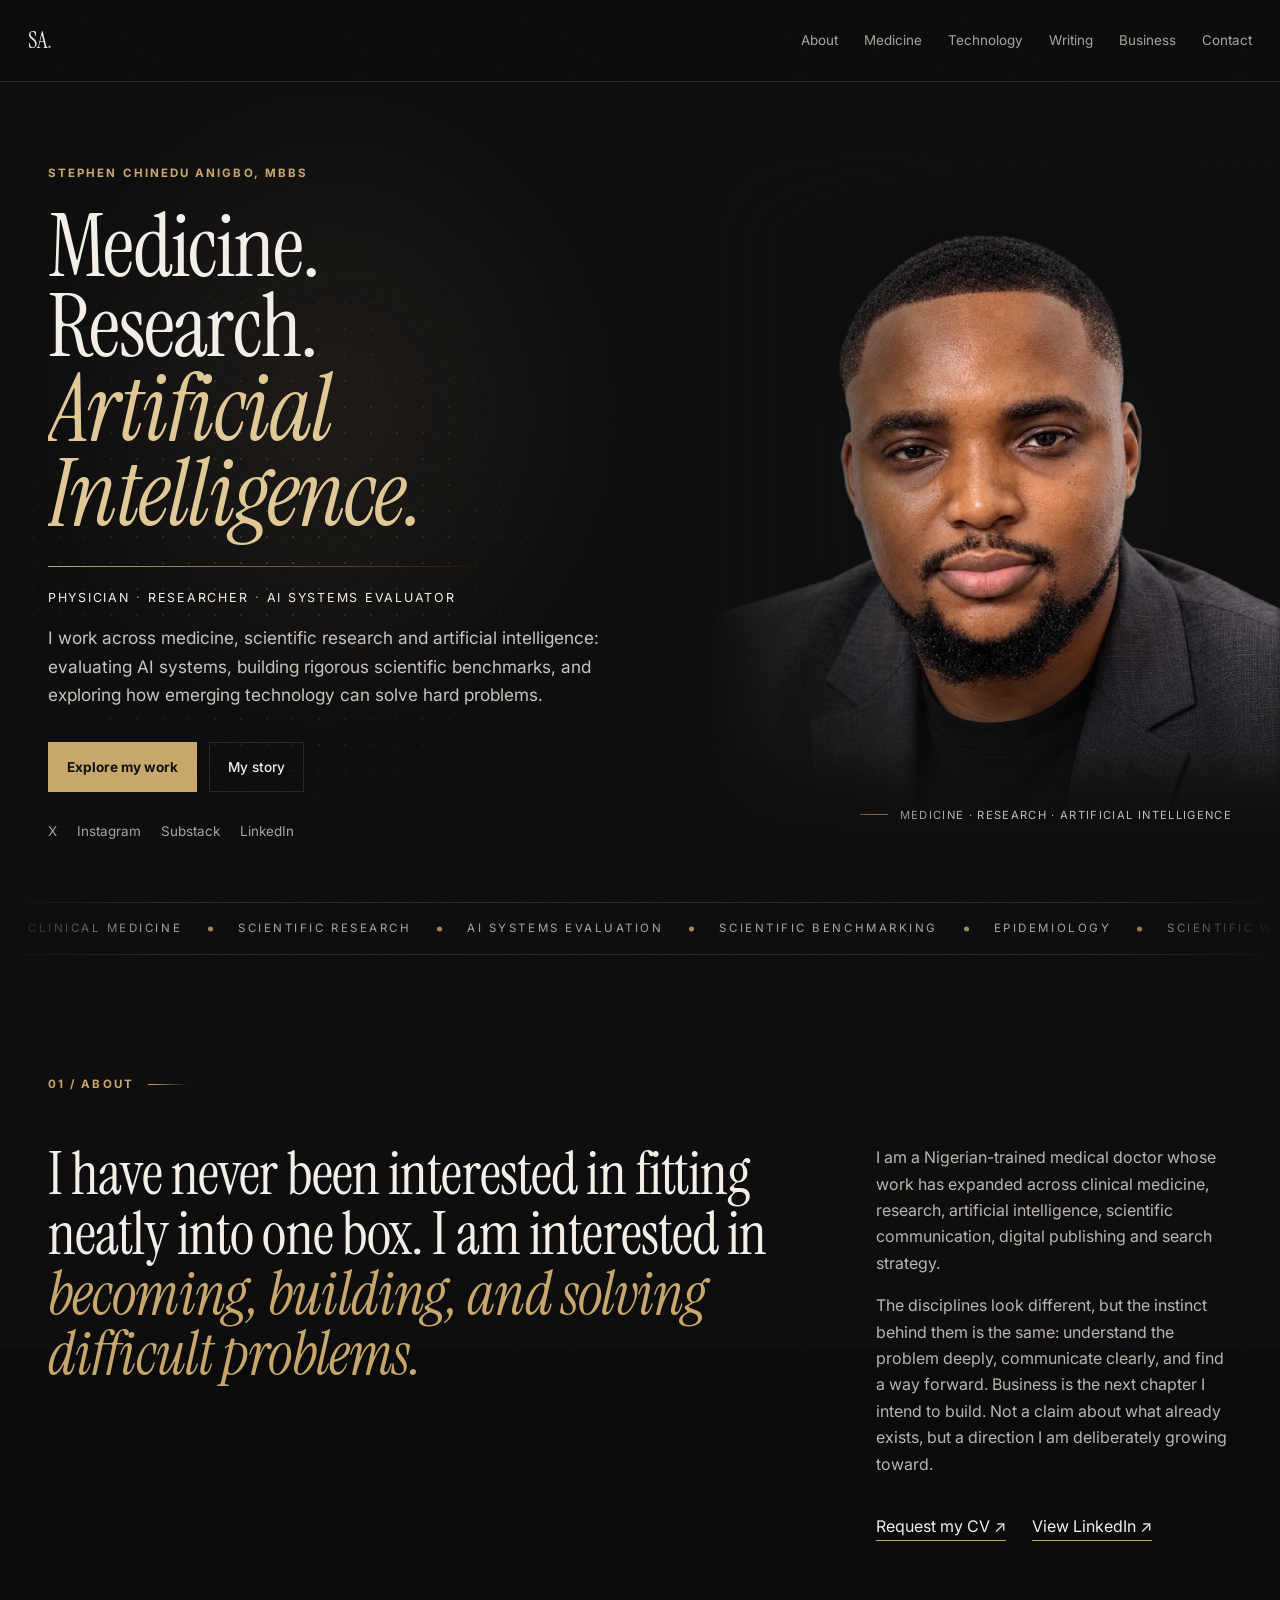
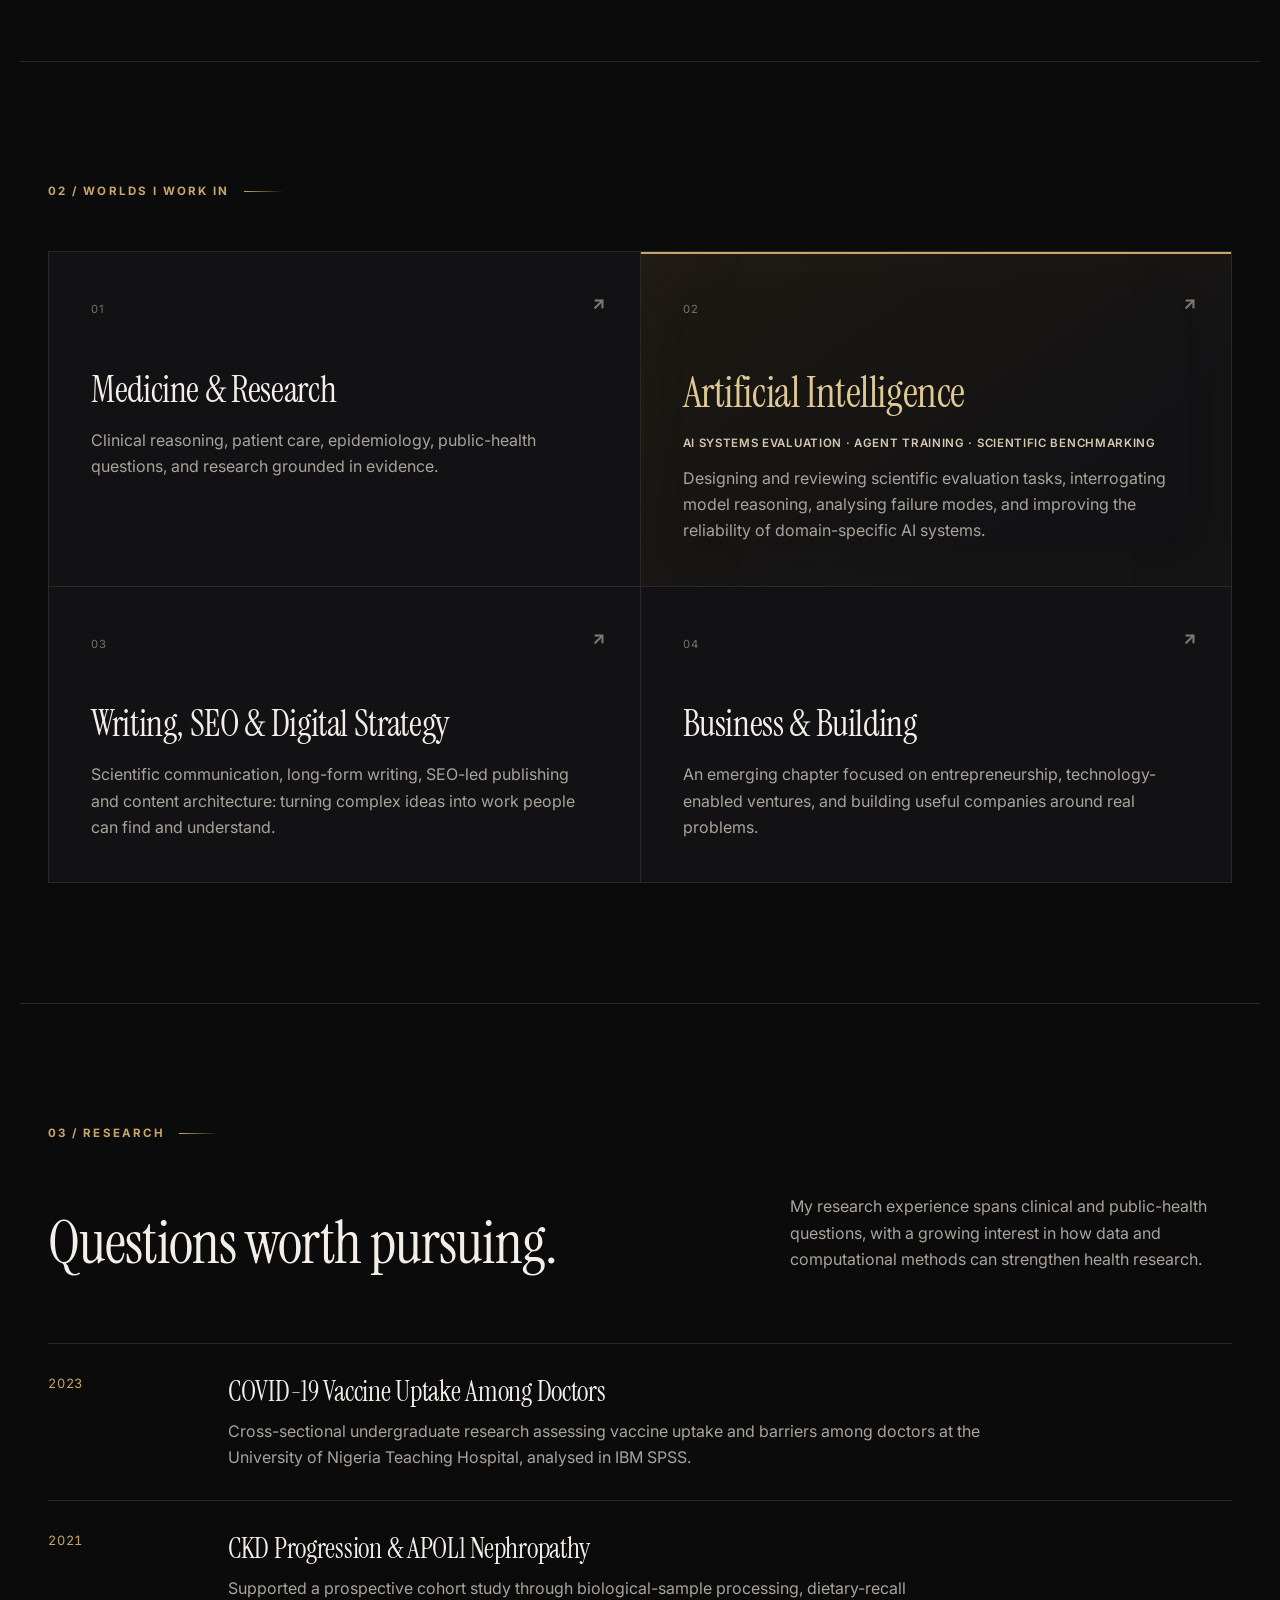
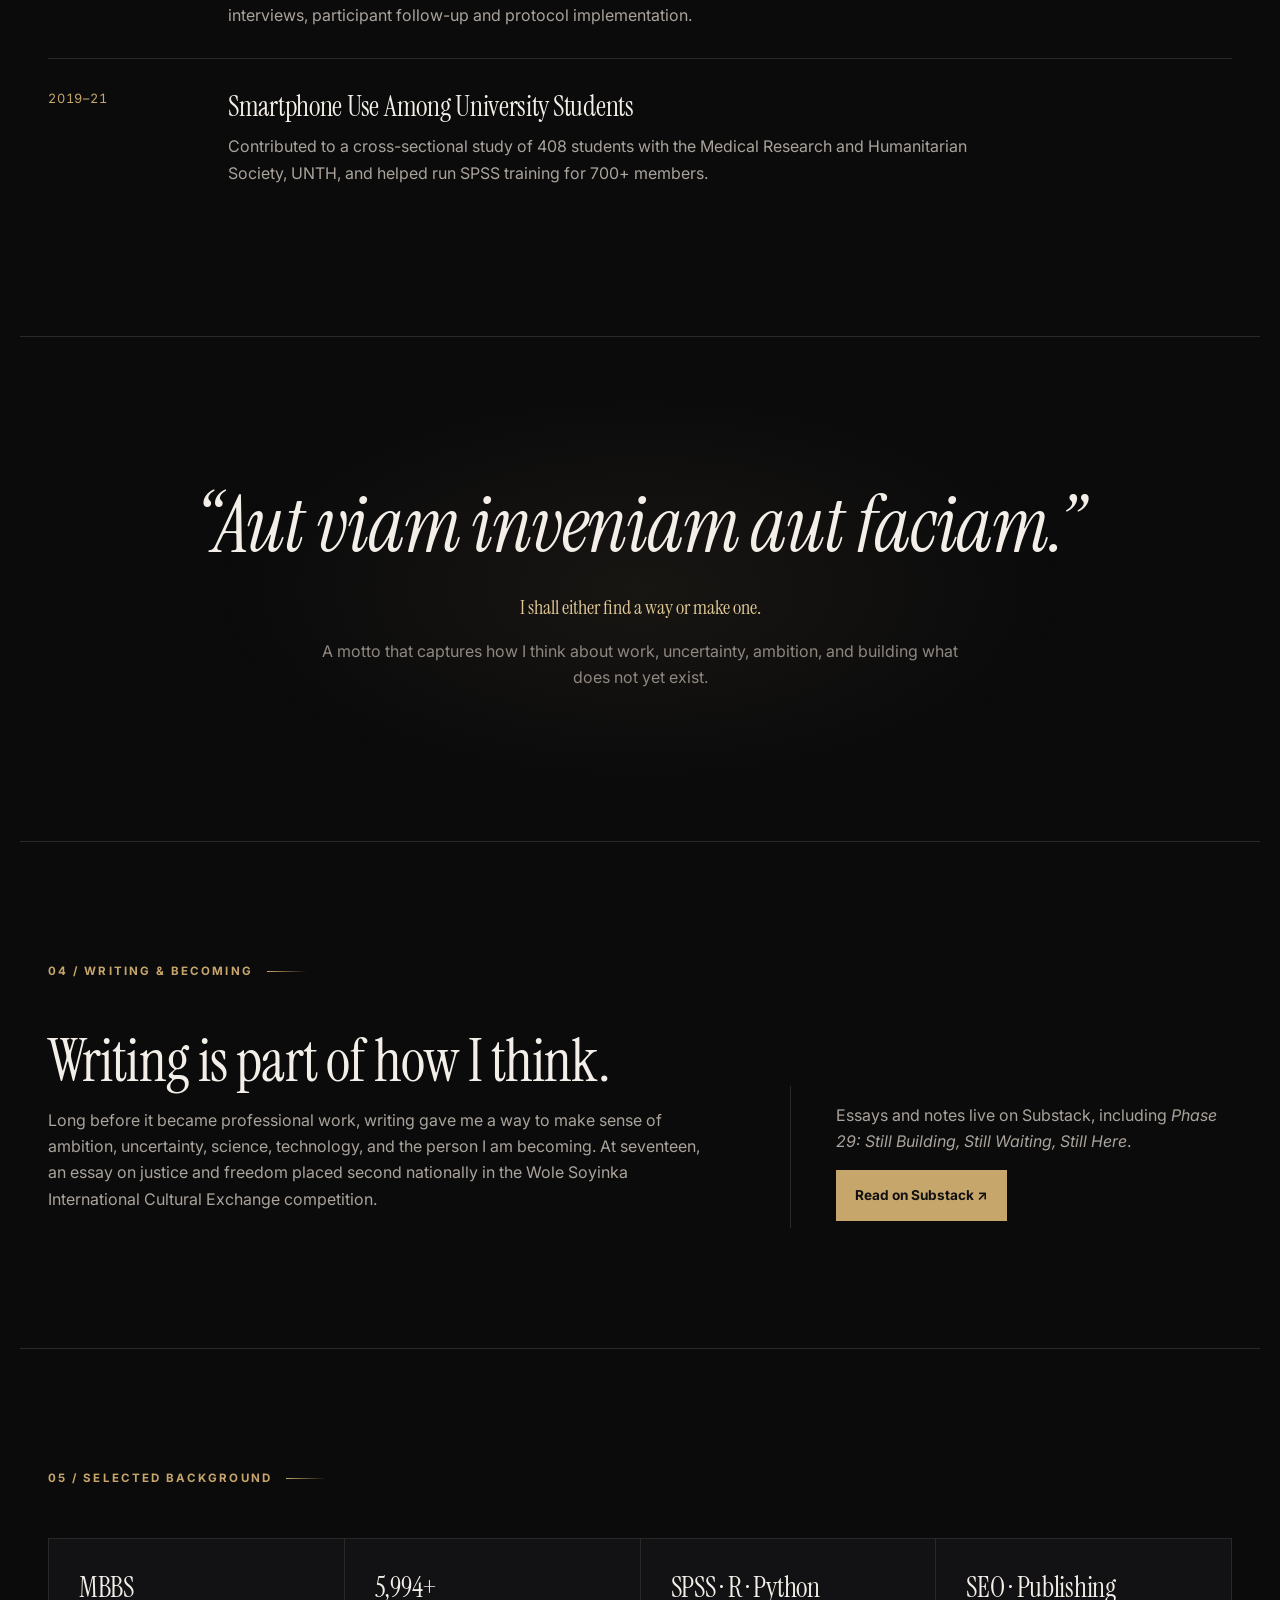
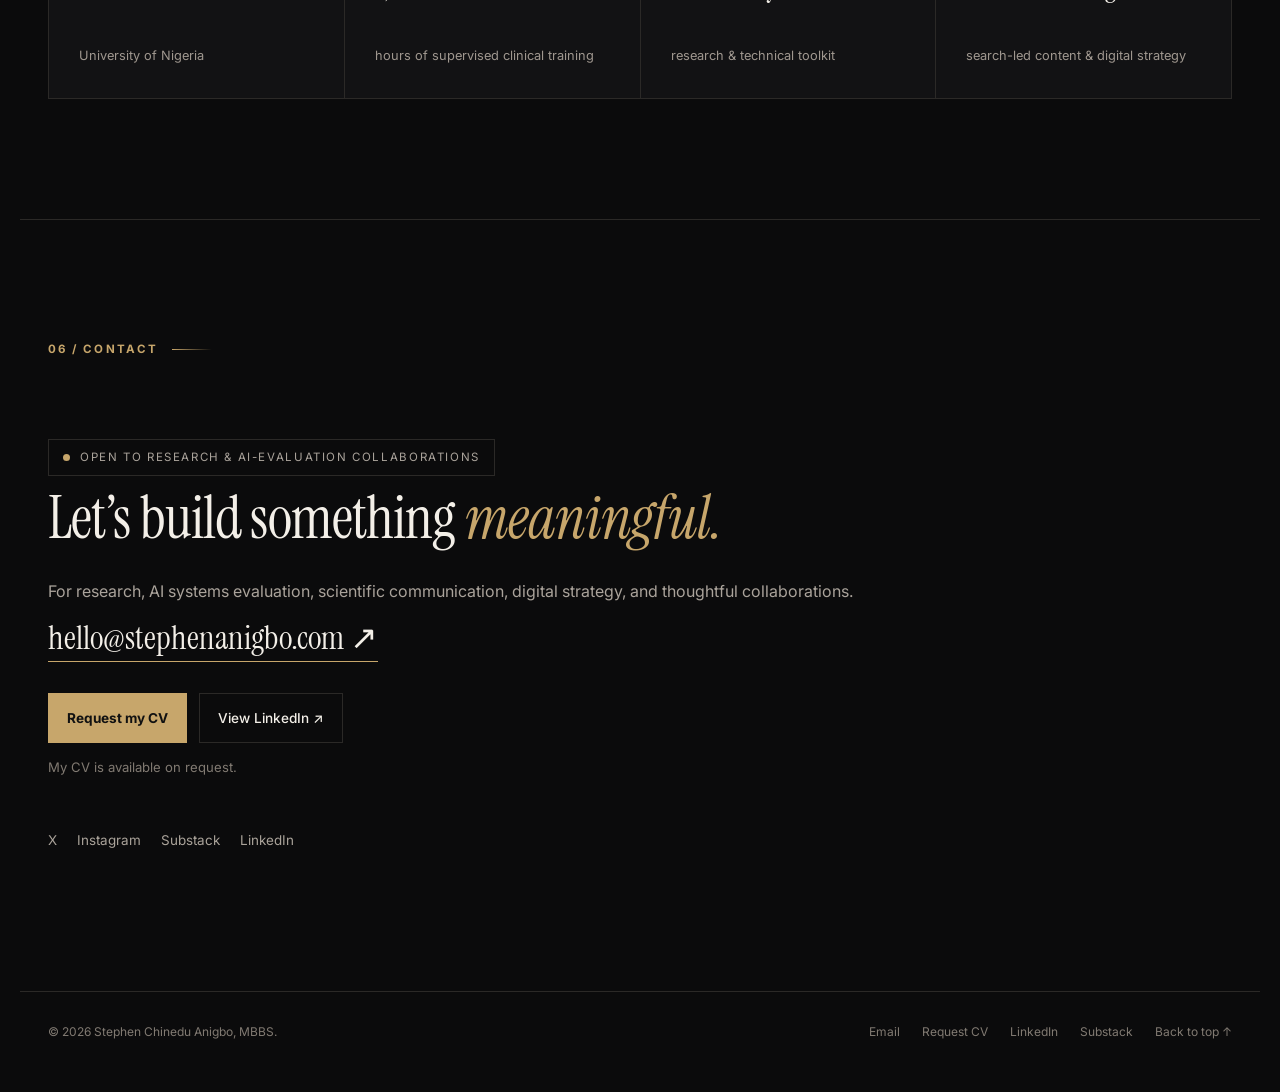
==== commit 83aae17a: "Add files via upload" ====
--- a/index.html
+++ b/index.html
@@ -35,7 +35,7 @@
 <link rel="manifest" href="site.webmanifest">
 <link rel="stylesheet" href="styles.css">
 <script>document.documentElement.classList.add('js')</script>
-<link rel="preload" as="image" href="assets/stephen-anigbo-portrait.webp" type="image/webp">
+<link rel="preload" as="image" href="/assets/stephen-anigbo-portrait.webp" type="image/webp">
 <script type="application/ld+json">{"@context": "https://schema.org", "@graph": [{"@type": "WebSite", "@id": "https://stephenanigbo.com/#website", "url": "https://stephenanigbo.com/", "name": "Stephen Chinedu Anigbo", "description": "Personal website of Stephen Chinedu Anigbo, MBBS: physician, researcher and AI systems evaluator.", "inLanguage": "en", "publisher": {"@id": "https://stephenanigbo.com/#person"}}, {"@type": "Person", "@id": "https://stephenanigbo.com/#person", "name": "Stephen Chinedu Anigbo", "givenName": "Stephen", "additionalName": "Chinedu", "familyName": "Anigbo", "honorificSuffix": "MBBS", "url": "https://stephenanigbo.com/", "image": {"@type": "ImageObject", "url": "https://stephenanigbo.com/assets/stephen-anigbo-portrait.jpg", "width": 1060, "height": 1240}, "email": "mailto:hello@stephenanigbo.com", "description": "Nigerian-trained medical doctor, researcher and AI systems evaluator working across clinical medicine, scientific research, artificial intelligence, scientific communication, SEO and digital strategy.", "jobTitle": ["Medical Doctor", "Researcher", "AI Systems Evaluator"], "hasOccupation": [{"@type": "Occupation", "name": "AI Systems Evaluator (Scientific Benchmarking)", "description": "Evaluates advanced AI systems on scientific reasoning: benchmark design, reference solutions, failure-mode analysis and quality assurance.", "occupationLocation": {"@type": "Place", "name": "Remote"}}, {"@type": "Occupation", "name": "Medical Doctor", "description": "Primary, preventive and emergency care; clinical reasoning and research."}], "alumniOf": {"@type": "CollegeOrUniversity", "name": "University of Nigeria, Nsukka", "sameAs": "https://www.unn.edu.ng/"}, "award": "2nd place, Wole Soyinka International Cultural Exchange Essay Competition (2015)", "nationality": {"@type": "Country", "name": "Nigeria"}, "knowsLanguage": "en", "knowsAbout": ["Medicine", "Clinical Research", "Artificial Intelligence", "AI Systems Evaluation", "Scientific Benchmarking", "Scientific Computing", "Epidemiology", "Public Health", "SEO", "Scientific Writing", "Digital Strategy"], "sameAs": ["https://linkedin.com/in/stephen-anigbo-7b8627141", "https://x.com/stephenanigbo", "https://www.instagram.com/_stepheen", "https://open.substack.com/pub/stephenanigbo"]}, {"@type": "ProfilePage", "@id": "https://stephenanigbo.com/#page", "url": "https://stephenanigbo.com/", "name": "Stephen Chinedu Anigbo, MBBS | Medicine, Research & Artificial Intelligence", "isPartOf": {"@id": "https://stephenanigbo.com/#website"}, "mainEntity": {"@id": "https://stephenanigbo.com/#person"}, "dateModified": "2026-10-06", "primaryImageOfPage": "https://stephenanigbo.com/assets/og-image.jpg", "inLanguage": "en"}]}</script>
 </head>
 <body>
@@ -59,8 +59,8 @@
   </div>
   <figure class="portrait-wrap">
     <picture>
-      <source srcset="assets/stephen-anigbo-portrait.webp" type="image/webp">
-      <img src="assets/stephen-anigbo-portrait.jpg" alt="Studio portrait of Stephen Chinedu Anigbo, MBBS, in a charcoal blazer against a dark background" width="1060" height="1240" fetchpriority="high" decoding="async">
+      <source srcset="/assets/stephen-anigbo-portrait.webp" type="image/webp">
+      <img src="/assets/stephen-anigbo-portrait.jpg" alt="Studio portrait of Stephen Chinedu Anigbo, MBBS, in a charcoal blazer against a dark background" width="1060" height="1240" fetchpriority="high" decoding="async">
     </picture>
     <span class="scan" aria-hidden="true"></span>
     <figcaption>Medicine &middot; Research &middot; Artificial Intelligence</figcaption>
@@ -81,7 +81,7 @@
     <div class="prose reveal" style="--d:2">
       <p>I am a Nigerian-trained medical doctor whose work has expanded across clinical medicine, research, artificial intelligence, scientific communication, digital publishing and search strategy.</p>
       <p>The disciplines look different, but the instinct behind them is the same: understand the problem deeply, communicate clearly, and find a way forward. Business is the next chapter I intend to build. Not a claim about what already exists, but a direction I am deliberately growing toward.</p>
-      <span class="link-row"><a class="text-link" href="mailto:hello@stephenanigbo.com?subject=CV%20request&amp;body=Hi%20Stephen%2C%0A%0AI%27d%20like%20to%20request%20a%20copy%20of%20your%20CV.%0A%0AName%3A%0AOrganisation%3A%0APurpose%3A%0A">Request my CV &#8599;</a><a class="text-link" href="https://linkedin.com/in/stephen-anigbo-7b8627141" target="_blank" rel="noopener">View LinkedIn &#8599;</a></span>
+      <span class="link-row"><a class="text-link" href="mailto:hello@stephenanigbo.com?subject=Request%20for%20Stephen%20Anigbo%27s%20CV&amp;body=Hello%20Stephen%2C%0A%0AI%20came%20across%20your%20website%20and%20would%20like%20to%20request%20a%20copy%20of%20your%20CV.%0A%0AI%20look%20forward%20to%20hearing%20from%20you.%0A%0ABest%20regards%2C">Request my CV &#8599;</a><a class="text-link" href="https://linkedin.com/in/stephen-anigbo-7b8627141" target="_blank" rel="noopener">View LinkedIn &#8599;</a></span>
     </div>
   </div>
 </section>
@@ -135,15 +135,15 @@
   <p class="status reveal"><i aria-hidden="true"></i>Open to research &amp; AI-evaluation collaborations</p>
   <h2 class="reveal">Let&rsquo;s build something <em>meaningful.</em></h2>
   <p class="reveal">For research, AI systems evaluation, scientific communication, digital strategy, and thoughtful collaborations.</p>
-  <a class="email reveal" href="mailto:hello@stephenanigbo.com">hello@stephenanigbo.com &#8599;</a>
-  <div class="actions reveal"><a class="btn primary" href="mailto:hello@stephenanigbo.com?subject=CV%20request&amp;body=Hi%20Stephen%2C%0A%0AI%27d%20like%20to%20request%20a%20copy%20of%20your%20CV.%0A%0AName%3A%0AOrganisation%3A%0APurpose%3A%0A">Request my CV</a><a class="btn ghost" href="https://linkedin.com/in/stephen-anigbo-7b8627141" target="_blank" rel="noopener">View LinkedIn &#8599;</a></div>
+  <a class="email reveal" href="mailto:hello@stephenanigbo.com?subject=Inquiry%20via%20stephenanigbo.com&amp;body=Hello%20Stephen%2C%0A%0AI%20came%20across%20your%20website%20and%20wanted%20to%20get%20in%20touch%20regarding%3A%0A%0A%5BPlease%20add%20your%20message%20here%5D%0A%0ABest%20regards%2C">hello@stephenanigbo.com &#8599;</a>
+  <div class="actions reveal"><a class="btn primary" href="mailto:hello@stephenanigbo.com?subject=Request%20for%20Stephen%20Anigbo%27s%20CV&amp;body=Hello%20Stephen%2C%0A%0AI%20came%20across%20your%20website%20and%20would%20like%20to%20request%20a%20copy%20of%20your%20CV.%0A%0AI%20look%20forward%20to%20hearing%20from%20you.%0A%0ABest%20regards%2C">Request my CV</a><a class="btn ghost" href="https://linkedin.com/in/stephen-anigbo-7b8627141" target="_blank" rel="noopener">View LinkedIn &#8599;</a></div>
   <p class="cv-note reveal">My CV is available on request.</p>
   <div class="footer-socials reveal"><a href="https://x.com/stephenanigbo" target="_blank" rel="noopener">X</a><a href="https://www.instagram.com/_stepheen" target="_blank" rel="noopener">Instagram</a><a href="https://open.substack.com/pub/stephenanigbo" target="_blank" rel="noopener">Substack</a><a href="https://linkedin.com/in/stephen-anigbo-7b8627141" target="_blank" rel="noopener">LinkedIn</a></div>
 </section>
 </main>
 <footer>
   <span>&copy; <span id="year"></span> Stephen Chinedu Anigbo, MBBS.</span>
-  <span class="foot-links"><a href="mailto:hello@stephenanigbo.com">Email</a><a href="mailto:hello@stephenanigbo.com?subject=CV%20request&amp;body=Hi%20Stephen%2C%0A%0AI%27d%20like%20to%20request%20a%20copy%20of%20your%20CV.%0A%0AName%3A%0AOrganisation%3A%0APurpose%3A%0A">Request CV</a><a href="https://linkedin.com/in/stephen-anigbo-7b8627141" target="_blank" rel="noopener">LinkedIn</a><a href="https://open.substack.com/pub/stephenanigbo" target="_blank" rel="noopener">Substack</a><a href="#top">Back to top &uarr;</a></span>
+  <span class="foot-links"><a href="mailto:hello@stephenanigbo.com?subject=Inquiry%20via%20stephenanigbo.com&amp;body=Hello%20Stephen%2C%0A%0AI%20came%20across%20your%20website%20and%20wanted%20to%20get%20in%20touch%20regarding%3A%0A%0A%5BPlease%20add%20your%20message%20here%5D%0A%0ABest%20regards%2C">Email</a><a href="mailto:hello@stephenanigbo.com?subject=Request%20for%20Stephen%20Anigbo%27s%20CV&amp;body=Hello%20Stephen%2C%0A%0AI%20came%20across%20your%20website%20and%20would%20like%20to%20request%20a%20copy%20of%20your%20CV.%0A%0AI%20look%20forward%20to%20hearing%20from%20you.%0A%0ABest%20regards%2C">Request CV</a><a href="https://linkedin.com/in/stephen-anigbo-7b8627141" target="_blank" rel="noopener">LinkedIn</a><a href="https://open.substack.com/pub/stephenanigbo" target="_blank" rel="noopener">Substack</a><a href="#top">Back to top &uarr;</a></span>
 </footer>
 <script src="script.js"></script>
 </body>
